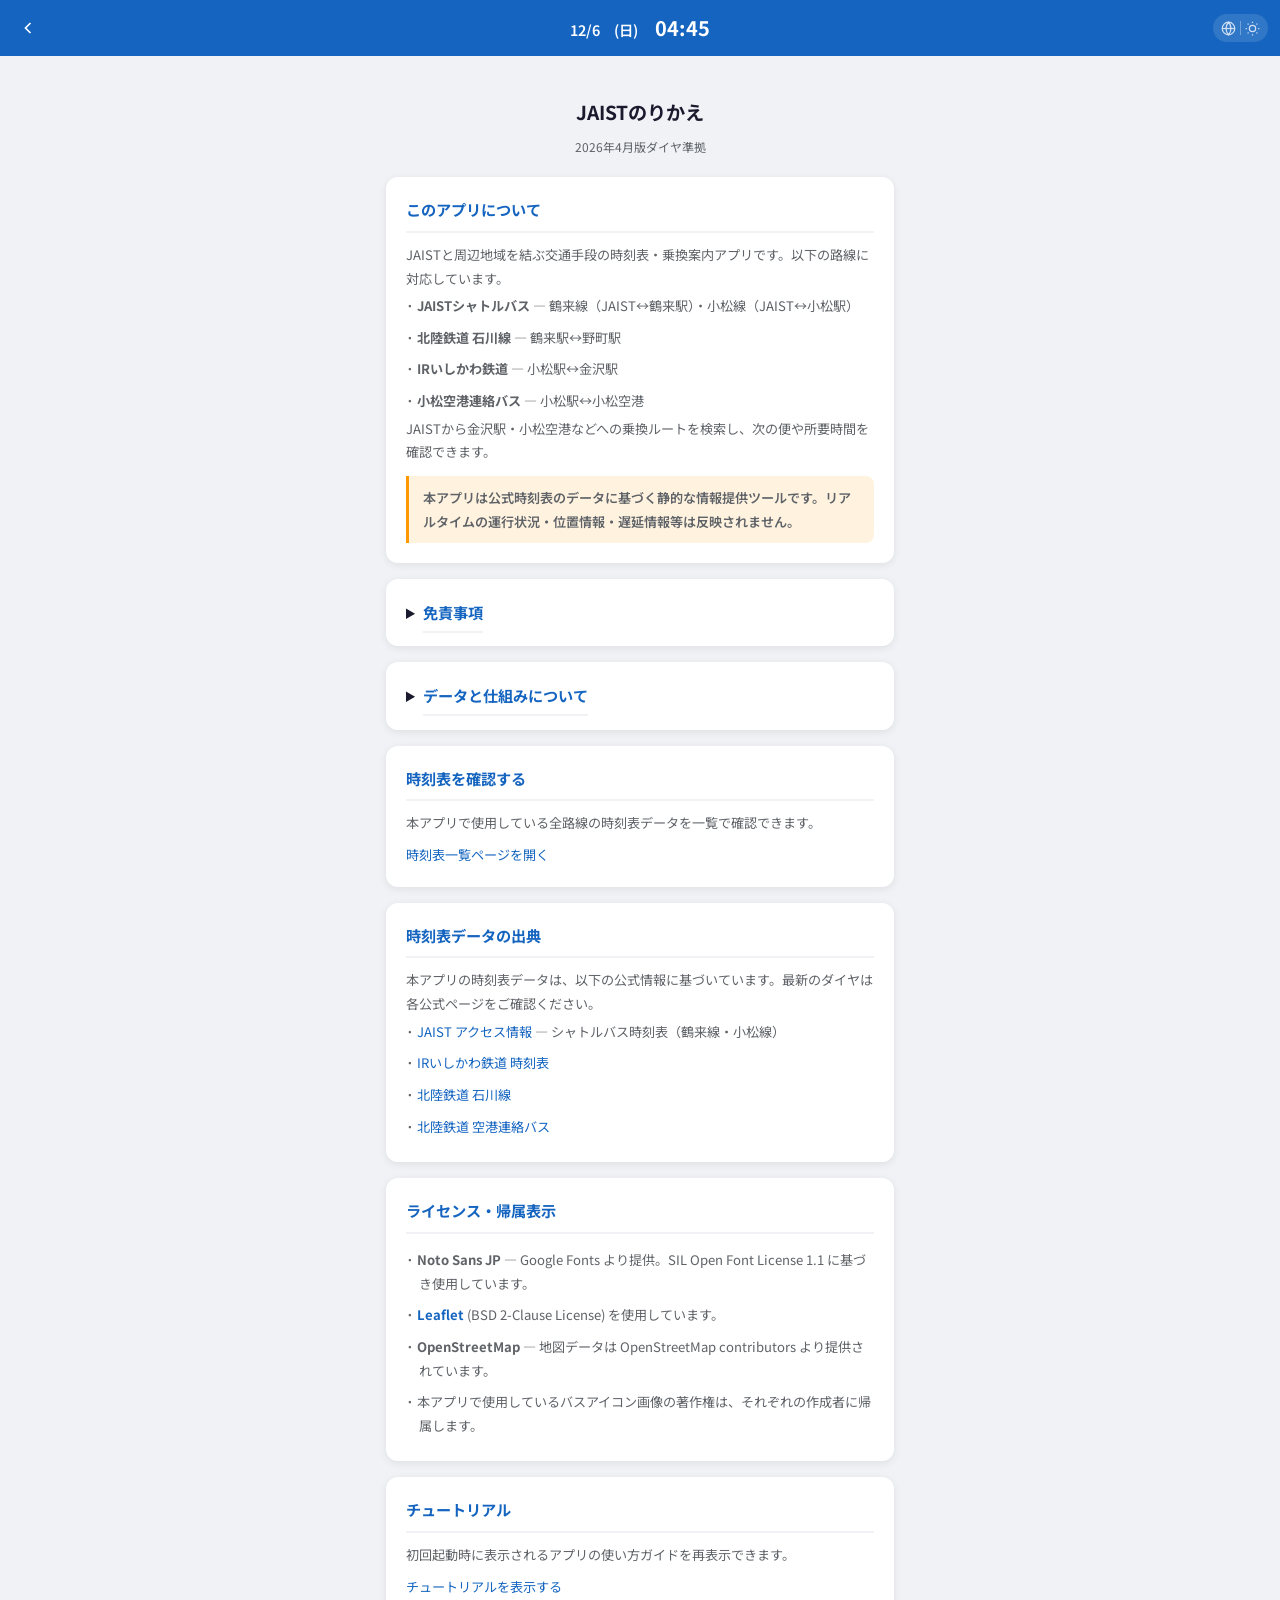
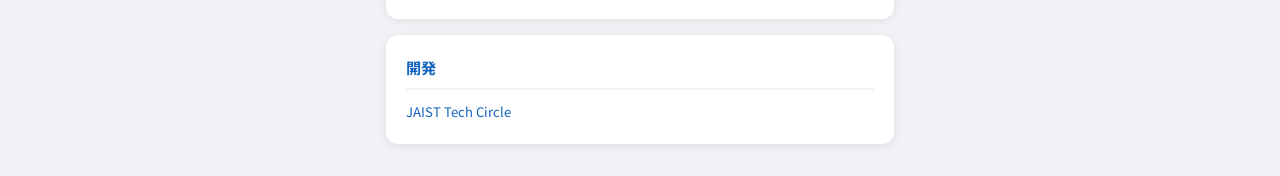
==== public/about.html @ f0adf4e5 "UI調整，チュートリアル画面追加" ====
<!DOCTYPE html>
<html lang="ja" data-i18n-title="about.title">
<head>
<meta charset="UTF-8">
<meta name="viewport" content="width=device-width, initial-scale=1.0">
<title>このアプリについて - JAISTのりかえ</title>
<link rel="icon" type="image/png" href="favicon.png">
<link rel="preconnect" href="https://fonts.googleapis.com">
<link href="https://fonts.googleapis.com/css2?family=Noto+Sans+JP:wght@400;500;600;700&display=swap" rel="stylesheet">
<style>
*,*::before,*::after{box-sizing:border-box;margin:0;padding:0}
:root{
  --primary:#1565C0;
  --bg:#F0F2F5;
  --card:#FFFFFF;
  --text:#1A1A2E;
  --text-secondary:#5F6368;
  --border:#E0E0E0;
  --shadow:0 2px 8px rgba(0,0,0,0.08);
  --radius:12px;
  --header-height:56px;
}
html{font-size:16px}
body{
  font-family:'Noto Sans JP',sans-serif;
  background:var(--bg);
  color:var(--text);
  line-height:1.7;
  min-height:100dvh;
}
button{font-family:inherit;border:none;cursor:pointer;background:none}
header{
  height:var(--header-height);
  background:var(--primary);
  color:#fff;
  display:flex;
  align-items:center;
  padding:0 12px;
  position:sticky;
  top:0;
  z-index:10;
}
.header-side{display:flex;align-items:center;gap:6px;flex:1}
.header-right{justify-content:flex-end}
.header-center{
  display:flex;align-items:baseline;gap:4px;
  font-size:0.9rem;font-weight:600;
  font-variant-numeric:tabular-nums;
  flex-shrink:0;white-space:nowrap;
}
.header-center .header-time{font-size:1.25rem;font-weight:700;margin-left:4px}
.header-center #header-dow{display:inline-block;width:3em;text-align:center}
.back-btn{
  display:flex;align-items:center;justify-content:center;
  width:32px;height:32px;border-radius:50%;transition:background 0.2s;
  color:#fff;text-decoration:none;
}
.back-btn:hover{background:rgba(255,255,255,0.15)}
.back-btn svg{width:20px;height:20px}
.settings-dropdown{position:relative;flex-shrink:0}
.settings-dropdown-btn{
  color:#fff;opacity:0.8;background:rgba(255,255,255,0.15);
  padding:4px 8px;border-radius:14px;display:flex;align-items:center;gap:4px;
  height:28px;transition:opacity 0.2s,background 0.2s;cursor:pointer;
}
.settings-dropdown-btn:hover{opacity:1;background:rgba(255,255,255,0.3)}
.settings-dropdown.open .settings-dropdown-btn{opacity:1;background:rgba(255,255,255,0.3)}
.settings-sep{width:1px;height:14px;background:rgba(255,255,255,0.4);flex-shrink:0}
.settings-icon-moon{display:none}
[data-theme="dark"] .settings-icon-sun{display:none}
[data-theme="dark"] .settings-icon-moon{display:block}
.settings-backdrop{display:none;position:fixed;inset:0;z-index:1050}
.settings-dropdown.open .settings-backdrop{display:block}
.settings-dropdown-menu{
  display:none;position:absolute;top:calc(100% + 8px);right:0;
  background:var(--card);border-radius:12px;box-shadow:0 4px 20px rgba(0,0,0,0.18);
  min-width:160px;z-index:1100;padding:6px 0;animation:settingsDropIn 0.15s ease;
}
.settings-dropdown.open .settings-dropdown-menu{display:block}
@keyframes settingsDropIn{from{opacity:0;transform:translateY(-4px)}to{opacity:1;transform:translateY(0)}}
.settings-group{padding:4px 0}
.settings-group+.settings-group{border-top:1px solid var(--border)}
.settings-group-label{padding:6px 14px 2px;font-size:0.7rem;font-weight:700;color:var(--text-light,#9AA0A6);text-transform:uppercase;letter-spacing:0.5px}
.settings-option{display:flex;align-items:center;gap:8px;width:100%;padding:9px 14px;font-size:0.82rem;font-weight:500;color:var(--text);background:none;cursor:pointer;transition:background 0.12s}
.settings-option:hover{background:var(--bg)}
.settings-check{width:18px;font-size:0.85rem;font-weight:700;color:var(--primary);visibility:hidden;flex-shrink:0}
.settings-option.active .settings-check{visibility:visible}
.settings-option-sub{font-weight:400;color:var(--text-secondary);font-size:0.75rem;margin-left:2px}
.content{max-width:540px;margin:0 auto;padding:16px}
.card{
  background:var(--card);border-radius:var(--radius);
  box-shadow:var(--shadow);padding:20px;margin-bottom:16px;
}
.card h2{
  font-size:0.95rem;font-weight:700;color:var(--primary);
  margin-bottom:10px;padding-bottom:8px;border-bottom:2px solid var(--bg);
}
.card p,.card li{font-size:0.82rem;color:var(--text-secondary);line-height:1.8}
.card ul{list-style:none;padding:0}
.card li{padding:4px 0;padding-left:1em;text-indent:-1em}
.card li::before{content:"\00B7\0020";font-weight:700}
.card a{color:var(--primary);text-decoration:none}
.card a:hover{text-decoration:underline}
.app-name{text-align:center;padding:24px 0 8px;font-size:1.2rem;font-weight:700;color:var(--text)}
.app-version{text-align:center;font-size:0.75rem;color:var(--text-secondary);margin-bottom:20px}
.warn{
  background:#FFF8E1;border-left:3px solid #FFB300;
  padding:12px 16px;border-radius:0 var(--radius) var(--radius) 0;margin-bottom:16px;
}
.warn p{font-size:0.82rem;color:#5D4037;line-height:1.8}
.warn strong{color:#E65100}
.static-notice{
  margin-top:12px;padding:10px 14px;
  background:#FFF3E0;border-left:3px solid #FF9800;
  border-radius:0 8px 8px 0;
  font-size:0.82rem;font-weight:600;color:#E65100;line-height:1.7;
}
[data-theme="dark"] .static-notice{background:#332B00;color:#FFB300;border-left-color:#FFB300}

/* Dark theme */
[data-theme="dark"]{
  --primary:#64B5F6;--bg:#121212;--card:#1E1E1E;
  --text:#E0E0E0;--text-secondary:#9E9E9E;--border:#333;
  --shadow:0 2px 8px rgba(0,0,0,0.3);
}
[data-theme="dark"] header{background:#1A237E}
[data-theme="dark"] .warn{background:#332B00;border-left-color:#FFB300}
[data-theme="dark"] .warn p{color:#FFD54F}
[data-theme="dark"] .warn strong{color:#FFB300}
[data-theme="dark"] details summary h2{color:var(--primary-light,#42A5F5)}
</style>
<script>
(function(){
  var s = localStorage.getItem('theme');
  if (s) document.documentElement.setAttribute('data-theme', s);
  var l = localStorage.getItem('lang');
  if (l) document.documentElement.setAttribute('lang', l);
})();
</script>
</head>
<body>
<header>
  <div class="header-side header-left">
    <a href="index.html" class="back-btn" data-i18n-aria="header.back" aria-label="戻る">
      <svg viewBox="0 0 24 24" fill="none" stroke="currentColor" stroke-width="2"><path d="M15 18l-6-6 6-6"/></svg>
    </a>
  </div>
  <div class="header-center">
    <span id="header-date">--/--</span>
    <span id="header-dow">(-)</span>
    <span class="header-time" id="header-time">--:--</span>
  </div>
  <div class="header-side header-right">
    <div class="settings-dropdown" id="settings-dropdown">
      <div class="settings-backdrop" id="settings-backdrop"></div>
      <button class="settings-dropdown-btn" id="settings-dropdown-btn" aria-label="設定">
        <svg class="settings-icon-lang" viewBox="0 0 24 24" width="15" height="15" fill="none" stroke="currentColor" stroke-width="2"><circle cx="12" cy="12" r="10"/><line x1="2" y1="12" x2="22" y2="12"/><path d="M12 2a15.3 15.3 0 014 10 15.3 15.3 0 01-4 10 15.3 15.3 0 01-4-10 15.3 15.3 0 014-10z"/></svg>
        <span class="settings-sep"></span>
        <svg class="settings-icon-sun" viewBox="0 0 24 24" width="15" height="15" fill="none" stroke="currentColor" stroke-width="2"><circle cx="12" cy="12" r="5"/><path d="M12 1v2M12 21v2M4.22 4.22l1.42 1.42M18.36 18.36l1.42 1.42M1 12h2M21 12h2M4.22 19.78l1.42-1.42M18.36 5.64l1.42-1.42"/></svg>
        <svg class="settings-icon-moon" viewBox="0 0 24 24" width="15" height="15" fill="none" stroke="currentColor" stroke-width="2"><path d="M21 12.79A9 9 0 1 1 11.21 3 7 7 0 0 0 21 12.79z"/></svg>
      </button>
      <div class="settings-dropdown-menu" id="settings-dropdown-menu">
        <div class="settings-group">
          <div class="settings-group-label" data-i18n="settings.language">言語</div>
          <button class="settings-option" data-setting="lang" data-value="ja"><span class="settings-check">✓</span>JA <span class="settings-option-sub">日本語</span></button>
          <button class="settings-option" data-setting="lang" data-value="en"><span class="settings-check">✓</span>EN <span class="settings-option-sub">English</span></button>
        </div>
        <div class="settings-group">
          <div class="settings-group-label" data-i18n="settings.theme">テーマ</div>
          <button class="settings-option" data-setting="theme" data-value="light"><span class="settings-check">✓</span><span data-i18n="settings.light">ライト</span></button>
          <button class="settings-option" data-setting="theme" data-value="dark"><span class="settings-check">✓</span><span data-i18n="settings.dark">ダーク</span></button>
        </div>
      </div>
    </div>
  </div>
</header>

<div class="content">
  <div class="app-name" data-i18n="about.appName">JAISTのりかえ</div>
  <div class="app-version" data-i18n="about.appVersion">2026年4月版ダイヤ準拠</div>

  <div class="card">
    <h2 data-i18n="about.aboutHeading">このアプリについて</h2>
    <p data-i18n="about.aboutText">JAISTと周辺地域を結ぶ交通手段の時刻表・乗換案内アプリです。以下の路線に対応しています。</p>
    <ul>
      <li><strong data-i18n="about.route.shuttle">JAISTシャトルバス</strong> — <span data-i18n="about.route.shuttleDesc">鶴来線（JAIST↔鶴来駅）・小松線（JAIST↔小松駅）</span></li>
      <li><strong data-i18n="about.route.ishikawa">北陸鉄道 石川線</strong> — <span data-i18n="about.route.ishikawaDesc">鶴来駅↔野町駅</span></li>
      <li><strong data-i18n="about.route.ir">IRいしかわ鉄道</strong> — <span data-i18n="about.route.irDesc">小松駅↔金沢駅</span></li>
      <li><strong data-i18n="about.route.limo">小松空港連絡バス</strong> — <span data-i18n="about.route.limoDesc">小松駅↔小松空港</span></li>
    </ul>
    <p data-i18n="about.aboutFooter">JAISTから金沢駅・小松空港などへの乗換ルートを検索し、次の便や所要時間を確認できます。</p>
    <p class="static-notice" data-i18n="about.staticNotice">本アプリは公式時刻表のデータに基づく静的な情報提供ツールです。リアルタイムの運行状況・位置情報・遅延情報等は反映されません。</p>
  </div>

  <details class="card">
    <summary><h2 style="display:inline;cursor:pointer" data-i18n="about.disclaimerHeading">免責事項</h2></summary>
    <ul>
      <li data-i18n="about.disclaimer.1">本アプリはJAISTおよび各交通機関（IRいしかわ鉄道・北陸鉄道等）の公式サービスではありません。学生サークルが独自に開発した非公式の情報提供ツールです。</li>
      <li data-i18n="about.disclaimer.2">時刻表データや経路情報には誤りが含まれる可能性があります。内容の正確性・最新性を保証するものではありません。</li>
      <li data-i18n="about.disclaimer.3">本アプリの利用により生じたいかなる損害（乗り遅れ等を含む）についても、開発者は責任を負いかねます。</li>
      <li data-i18n="about.disclaimer.4">正確な運行情報については、各交通機関の公式サイトにてご確認ください。</li>
    </ul>
  </details>

  <details class="card">
    <summary><h2 style="display:inline;cursor:pointer" data-i18n="about.techHeading">データと仕組みについて</h2></summary>
    <ul>
      <li data-i18n="about.tech.static">本アプリは独自のサーバーを持たず、ユーザーデータの収集や送信は行っていません（フォント・地図等の外部サービスとの最低限の通信を除く）。</li>
      <li data-i18n="about.tech.timetable">時刻表データは各交通機関の公式時刻表PDFからプログラムで自動抽出して生成しています。リアルタイムの運行状況・遅延情報等は反映されません。</li>
      <li data-i18n="about.tech.validity">時刻表データには有効期間があり、ダイヤ改正により内容が変わる場合があります。最新のダイヤは各交通機関の公式サイトをご確認ください。</li>
      <li data-i18n="about.tech.airport">小松空港→小松駅の発車時刻は、航空便到着の約15分後・所要約12分として算出した推定値です。</li>
      <li data-i18n="about.tech.transfer">乗換検索では乗換駅ごとに設定された乗換時間（1〜5分）を用いて計算しています。実際の乗換には余裕をもって移動することをお勧めします。</li>
      <li data-i18n="about.tech.latestConn">乗換がある経路では、乗換駅での待ち時間が最も短くなるよう、できるだけ遅い便を選んで表示しています。余裕をもって早めの便に乗ることもご検討ください。</li>
      <li data-i18n="about.tech.map">マップ上の経路やバス停・駅の位置は推測に基づいており、正確な位置を保証するものではありません。</li>
      <li data-i18n="about.tech.storage">お気に入りルートや表示設定（テーマ・言語）はお使いのブラウザに保存されます。ブラウザのサイトデータを削除した場合やプライベートモードでは保存されません。</li>
    </ul>
  </details>

  <div class="card">
    <h2 data-i18n="about.timetableHeading">時刻表を確認する</h2>
    <p data-i18n="about.timetableText">本アプリで使用している全路線の時刻表データを一覧で確認できます。</p>
    <p style="margin-top:8px"><a href="timetable.html" data-i18n="about.timetableLink">時刻表一覧ページを開く</a></p>
  </div>

  <div class="card">
    <h2 data-i18n="about.sourceHeading">時刻表データの出典</h2>
    <p data-i18n="about.sourceText">本アプリの時刻表データは、以下の公式情報に基づいています。最新のダイヤは各公式ページをご確認ください。</p>
    <ul>
      <li><a href="https://www.jaist.ac.jp/top/access/" target="_blank" rel="noopener" data-i18n="about.source.jaist">JAIST アクセス情報</a> — <span data-i18n="about.source.jaistDesc">シャトルバス時刻表（鶴来線・小松線）</span></li>
      <li><a href="https://www.ishikawa-railway.jp/timetable/" target="_blank" rel="noopener" data-i18n="about.source.ir">IRいしかわ鉄道 時刻表</a></li>
      <li><a href="https://www.hokutetsu.co.jp/railway/ishikawasen/" target="_blank" rel="noopener" data-i18n="about.source.hokutetsu">北陸鉄道 石川線</a></li>
      <li><a href="https://www.hokutetsu.co.jp/airport-bus#station_airport" target="_blank" rel="noopener" data-i18n="about.source.limo">北陸鉄道 空港連絡バス</a></li>
    </ul>
  </div>

  <div class="card">
    <h2 data-i18n="about.licenseHeading">ライセンス・帰属表示</h2>
    <ul>
      <li><strong>Noto Sans JP</strong> — <span data-i18n="about.license.noto">Google Fonts より提供。SIL Open Font License 1.1 に基づき使用しています。</span></li>
      <li><strong><a href="https://leafletjs.com/" target="_blank" rel="noopener">Leaflet</a></strong> (BSD 2-Clause License) <span data-i18n="about.license.leaflet">を使用しています。</span></li>
      <li><strong>OpenStreetMap</strong> — <span data-i18n="about.license.osm">地図データは OpenStreetMap contributors より提供されています。</span></li>
      <li><span data-i18n="about.license.busIcon">本アプリで使用しているバスアイコン画像の著作権は、それぞれの作成者に帰属します。</span></li>
    </ul>
  </div>

  <div class="card">
    <h2 data-i18n="about.tutorialHeading">チュートリアル</h2>
    <p data-i18n="about.tutorialText">初回起動時に表示されるアプリの使い方ガイドを再表示できます。</p>
    <p style="margin-top:8px"><a href="index.html?tutorial=1" data-i18n="about.tutorialLink">チュートリアルを表示する</a></p>
  </div>

  <div class="card">
    <h2 data-i18n="about.devHeading">開発</h2>
    <p><a href="https://www.jaist.ac.jp/misc/circles/tech/" target="_blank" rel="noopener">JAIST Tech Circle</a></p>
  </div>
</div>

<script src="js/i18n.js"></script>
<script>
function updateClock() {
  var n = new Date();
  var h = String(n.getHours()).padStart(2,'0');
  var m = String(n.getMinutes()).padStart(2,'0');
  document.getElementById('header-time').textContent = h + ':' + m;
}
function refreshUI() {
  applyStaticTranslations();
}
initSettingsDropdown();
applyStaticTranslations();
updateClock();
setInterval(updateClock, 10000);
</script>
</body>
</html>
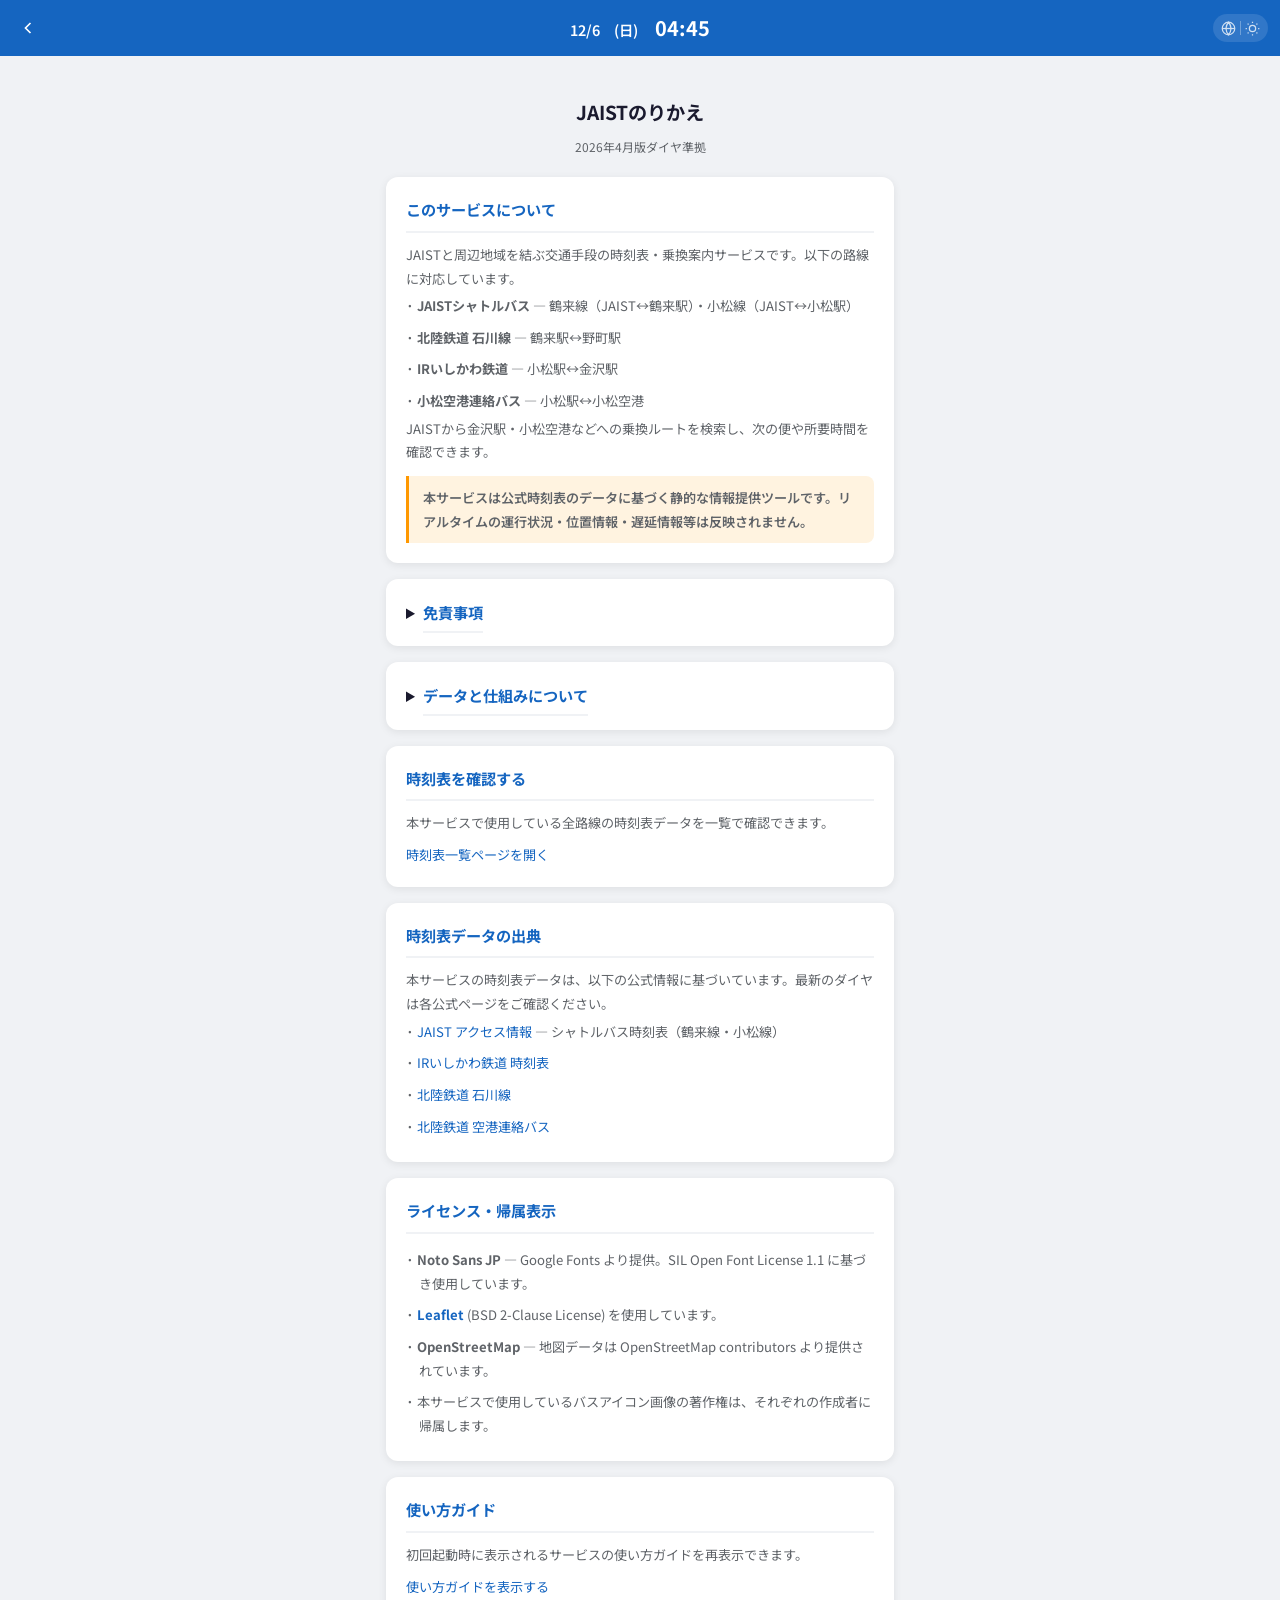
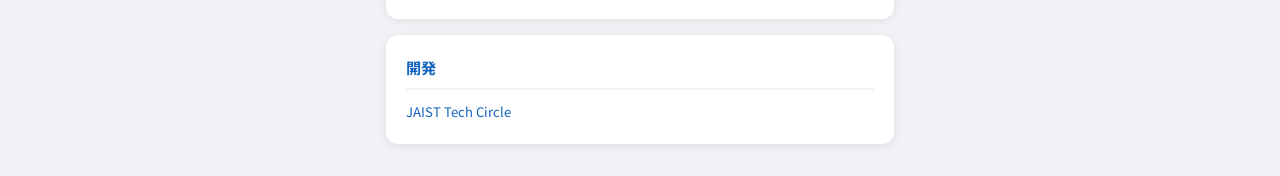
==== commit 86ef5651: "小松バスの注意書き追加，マップのバグ修正" ====
--- a/public/about.html
+++ b/public/about.html
@@ -3,7 +3,7 @@
 <head>
 <meta charset="UTF-8">
 <meta name="viewport" content="width=device-width, initial-scale=1.0">
-<title>このアプリについて - JAISTのりかえ</title>
+<title>このサービスについて - JAISTのりかえ</title>
 <link rel="icon" type="image/png" href="favicon.png">
 <link rel="preconnect" href="https://fonts.googleapis.com">
 <link href="https://fonts.googleapis.com/css2?family=Noto+Sans+JP:wght@400;500;600;700&display=swap" rel="stylesheet">
@@ -180,8 +180,8 @@
   <div class="app-version" data-i18n="about.appVersion">2026年4月版ダイヤ準拠</div>
 
   <div class="card">
-    <h2 data-i18n="about.aboutHeading">このアプリについて</h2>
-    <p data-i18n="about.aboutText">JAISTと周辺地域を結ぶ交通手段の時刻表・乗換案内アプリです。以下の路線に対応しています。</p>
+    <h2 data-i18n="about.aboutHeading">このサービスについて</h2>
+    <p data-i18n="about.aboutText">JAISTと周辺地域を結ぶ交通手段の時刻表・乗換案内サービスです。以下の路線に対応しています。</p>
     <ul>
       <li><strong data-i18n="about.route.shuttle">JAISTシャトルバス</strong> — <span data-i18n="about.route.shuttleDesc">鶴来線（JAIST↔鶴来駅）・小松線（JAIST↔小松駅）</span></li>
       <li><strong data-i18n="about.route.ishikawa">北陸鉄道 石川線</strong> — <span data-i18n="about.route.ishikawaDesc">鶴来駅↔野町駅</span></li>
@@ -189,15 +189,15 @@
       <li><strong data-i18n="about.route.limo">小松空港連絡バス</strong> — <span data-i18n="about.route.limoDesc">小松駅↔小松空港</span></li>
     </ul>
     <p data-i18n="about.aboutFooter">JAISTから金沢駅・小松空港などへの乗換ルートを検索し、次の便や所要時間を確認できます。</p>
-    <p class="static-notice" data-i18n="about.staticNotice">本アプリは公式時刻表のデータに基づく静的な情報提供ツールです。リアルタイムの運行状況・位置情報・遅延情報等は反映されません。</p>
+    <p class="static-notice" data-i18n="about.staticNotice">本サービスは公式時刻表のデータに基づく静的な情報提供ツールです。リアルタイムの運行状況・位置情報・遅延情報等は反映されません。</p>
   </div>
 
   <details class="card">
     <summary><h2 style="display:inline;cursor:pointer" data-i18n="about.disclaimerHeading">免責事項</h2></summary>
     <ul>
-      <li data-i18n="about.disclaimer.1">本アプリはJAISTおよび各交通機関（IRいしかわ鉄道・北陸鉄道等）の公式サービスではありません。学生サークルが独自に開発した非公式の情報提供ツールです。</li>
+      <li data-i18n="about.disclaimer.1">本サービスはJAISTおよび各交通機関（IRいしかわ鉄道・北陸鉄道等）の公式サービスではありません。学生サークルが独自に開発した非公式の情報提供ツールです。</li>
       <li data-i18n="about.disclaimer.2">時刻表データや経路情報には誤りが含まれる可能性があります。内容の正確性・最新性を保証するものではありません。</li>
-      <li data-i18n="about.disclaimer.3">本アプリの利用により生じたいかなる損害（乗り遅れ等を含む）についても、開発者は責任を負いかねます。</li>
+      <li data-i18n="about.disclaimer.3">本サービスの利用により生じたいかなる損害（乗り遅れ等を含む）についても、開発者は責任を負いかねます。</li>
       <li data-i18n="about.disclaimer.4">正確な運行情報については、各交通機関の公式サイトにてご確認ください。</li>
     </ul>
   </details>
@@ -205,7 +205,7 @@
   <details class="card">
     <summary><h2 style="display:inline;cursor:pointer" data-i18n="about.techHeading">データと仕組みについて</h2></summary>
     <ul>
-      <li data-i18n="about.tech.static">本アプリは独自のサーバーを持たず、ユーザーデータの収集や送信は行っていません（フォント・地図等の外部サービスとの最低限の通信を除く）。</li>
+      <li data-i18n="about.tech.static">本サービスは独自のサーバーを持たず、ユーザーデータの収集や送信は行っていません（フォント・地図等の外部サービスとの最低限の通信を除く）。</li>
       <li data-i18n="about.tech.timetable">時刻表データは各交通機関の公式時刻表PDFからプログラムで自動抽出して生成しています。リアルタイムの運行状況・遅延情報等は反映されません。</li>
       <li data-i18n="about.tech.validity">時刻表データには有効期間があり、ダイヤ改正により内容が変わる場合があります。最新のダイヤは各交通機関の公式サイトをご確認ください。</li>
       <li data-i18n="about.tech.airport">小松空港→小松駅の発車時刻は、航空便到着の約15分後・所要約12分として算出した推定値です。</li>
@@ -218,13 +218,13 @@
 
   <div class="card">
     <h2 data-i18n="about.timetableHeading">時刻表を確認する</h2>
-    <p data-i18n="about.timetableText">本アプリで使用している全路線の時刻表データを一覧で確認できます。</p>
+    <p data-i18n="about.timetableText">本サービスで使用している全路線の時刻表データを一覧で確認できます。</p>
     <p style="margin-top:8px"><a href="timetable.html" data-i18n="about.timetableLink">時刻表一覧ページを開く</a></p>
   </div>
 
   <div class="card">
     <h2 data-i18n="about.sourceHeading">時刻表データの出典</h2>
-    <p data-i18n="about.sourceText">本アプリの時刻表データは、以下の公式情報に基づいています。最新のダイヤは各公式ページをご確認ください。</p>
+    <p data-i18n="about.sourceText">本サービスの時刻表データは、以下の公式情報に基づいています。最新のダイヤは各公式ページをご確認ください。</p>
     <ul>
       <li><a href="https://www.jaist.ac.jp/top/access/" target="_blank" rel="noopener" data-i18n="about.source.jaist">JAIST アクセス情報</a> — <span data-i18n="about.source.jaistDesc">シャトルバス時刻表（鶴来線・小松線）</span></li>
       <li><a href="https://www.ishikawa-railway.jp/timetable/" target="_blank" rel="noopener" data-i18n="about.source.ir">IRいしかわ鉄道 時刻表</a></li>
@@ -239,14 +239,14 @@
       <li><strong>Noto Sans JP</strong> — <span data-i18n="about.license.noto">Google Fonts より提供。SIL Open Font License 1.1 に基づき使用しています。</span></li>
       <li><strong><a href="https://leafletjs.com/" target="_blank" rel="noopener">Leaflet</a></strong> (BSD 2-Clause License) <span data-i18n="about.license.leaflet">を使用しています。</span></li>
       <li><strong>OpenStreetMap</strong> — <span data-i18n="about.license.osm">地図データは OpenStreetMap contributors より提供されています。</span></li>
-      <li><span data-i18n="about.license.busIcon">本アプリで使用しているバスアイコン画像の著作権は、それぞれの作成者に帰属します。</span></li>
-    </ul>
-  </div>
-
-  <div class="card">
-    <h2 data-i18n="about.tutorialHeading">チュートリアル</h2>
-    <p data-i18n="about.tutorialText">初回起動時に表示されるアプリの使い方ガイドを再表示できます。</p>
-    <p style="margin-top:8px"><a href="index.html?tutorial=1" data-i18n="about.tutorialLink">チュートリアルを表示する</a></p>
+      <li><span data-i18n="about.license.busIcon">本サービスで使用しているバスアイコン画像の著作権は、それぞれの作成者に帰属します。</span></li>
+    </ul>
+  </div>
+
+  <div class="card">
+    <h2 data-i18n="about.tutorialHeading">使い方ガイド</h2>
+    <p data-i18n="about.tutorialText">初回起動時に表示されるサービスの使い方ガイドを再表示できます。</p>
+    <p style="margin-top:8px"><a href="index.html?tutorial=1" data-i18n="about.tutorialLink">使い方ガイドを表示する</a></p>
   </div>
 
   <div class="card">
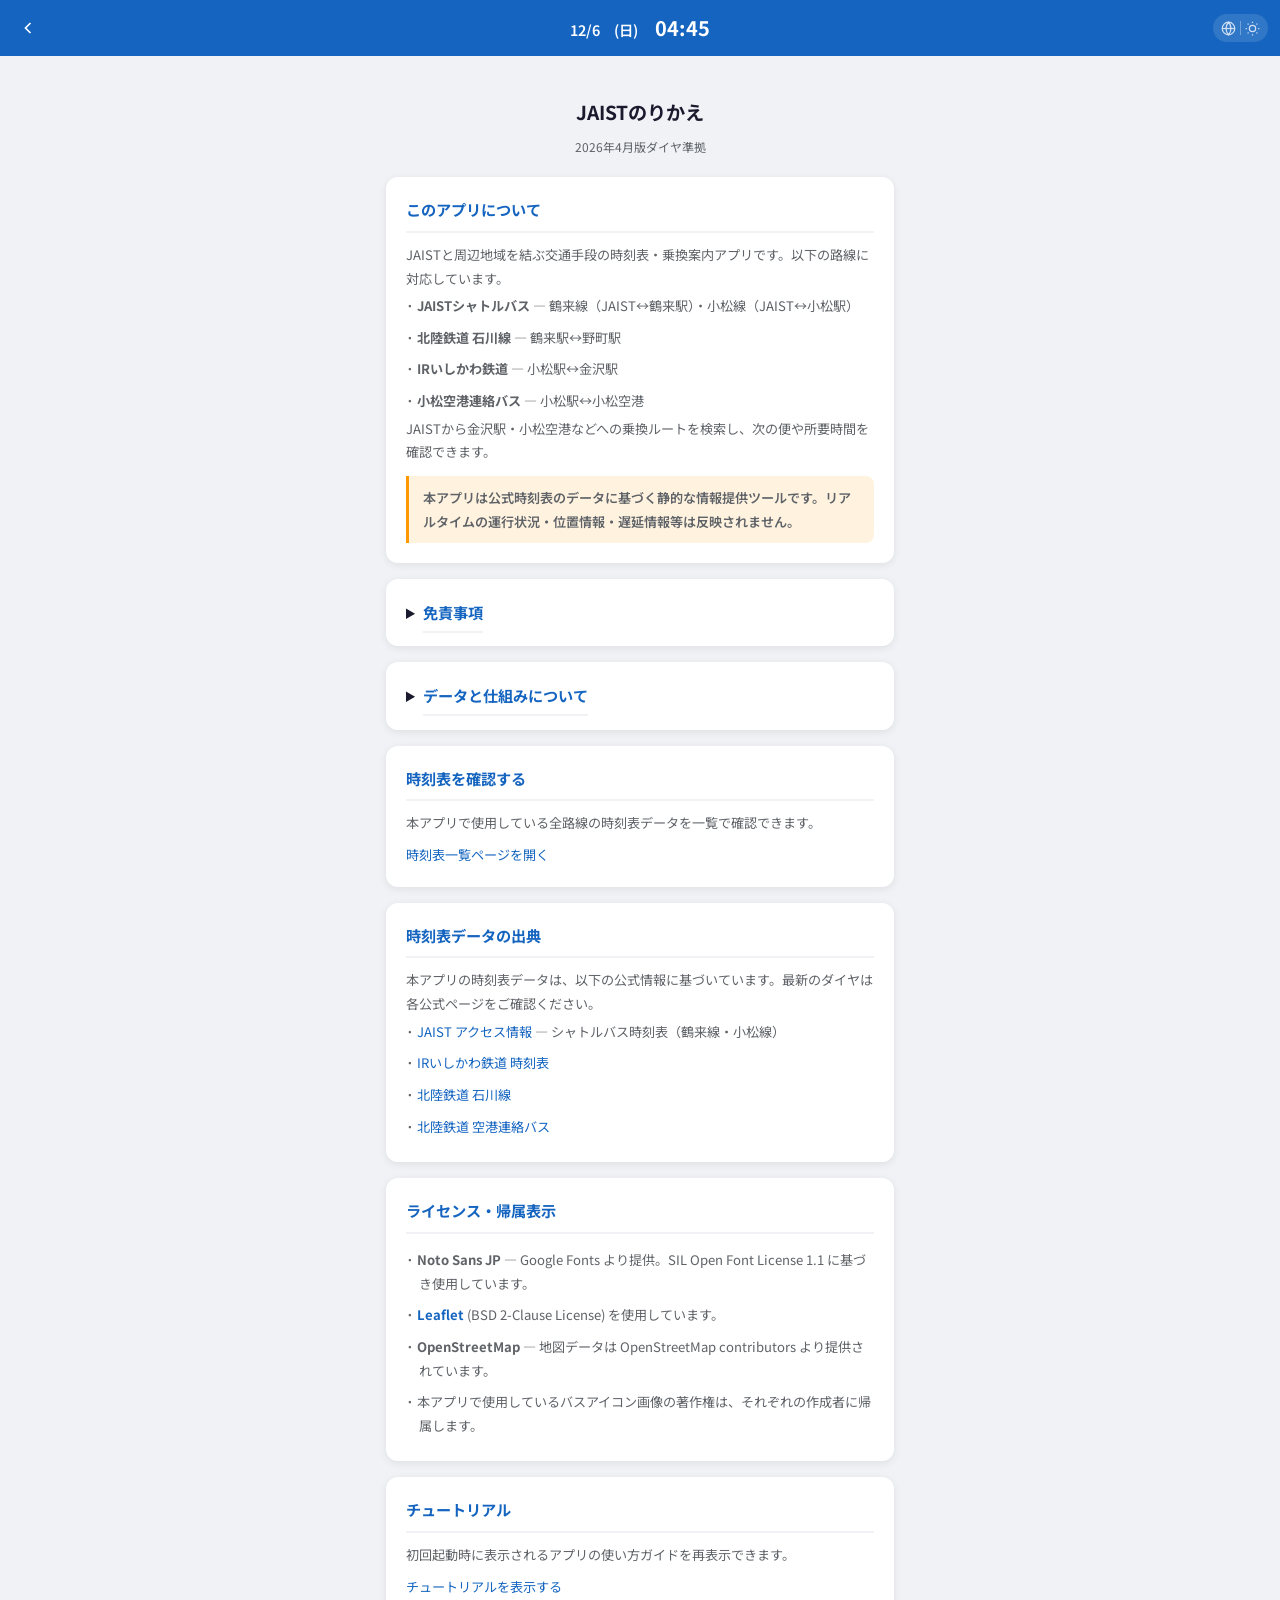
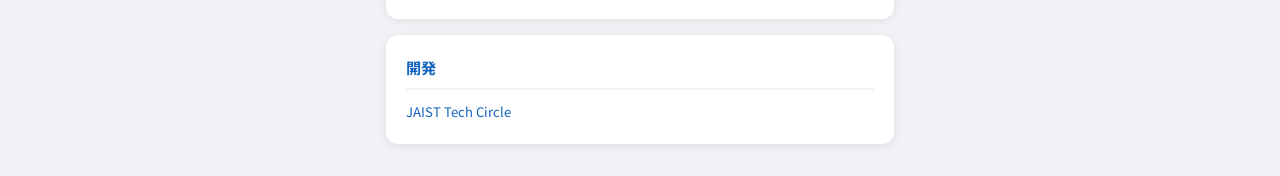
==== commit 4831c689: "Merge remote-tracking branch 'origin/main' into dev" ====
--- a/public/about.html
+++ b/public/about.html
@@ -3,7 +3,7 @@
 <head>
 <meta charset="UTF-8">
 <meta name="viewport" content="width=device-width, initial-scale=1.0">
-<title>このサービスについて - JAISTのりかえ</title>
+<title>このアプリについて - JAISTのりかえ</title>
 <link rel="icon" type="image/png" href="favicon.png">
 <link rel="preconnect" href="https://fonts.googleapis.com">
 <link href="https://fonts.googleapis.com/css2?family=Noto+Sans+JP:wght@400;500;600;700&display=swap" rel="stylesheet">
@@ -180,8 +180,8 @@
   <div class="app-version" data-i18n="about.appVersion">2026年4月版ダイヤ準拠</div>
 
   <div class="card">
-    <h2 data-i18n="about.aboutHeading">このサービスについて</h2>
-    <p data-i18n="about.aboutText">JAISTと周辺地域を結ぶ交通手段の時刻表・乗換案内サービスです。以下の路線に対応しています。</p>
+    <h2 data-i18n="about.aboutHeading">このアプリについて</h2>
+    <p data-i18n="about.aboutText">JAISTと周辺地域を結ぶ交通手段の時刻表・乗換案内アプリです。以下の路線に対応しています。</p>
     <ul>
       <li><strong data-i18n="about.route.shuttle">JAISTシャトルバス</strong> — <span data-i18n="about.route.shuttleDesc">鶴来線（JAIST↔鶴来駅）・小松線（JAIST↔小松駅）</span></li>
       <li><strong data-i18n="about.route.ishikawa">北陸鉄道 石川線</strong> — <span data-i18n="about.route.ishikawaDesc">鶴来駅↔野町駅</span></li>
@@ -189,15 +189,15 @@
       <li><strong data-i18n="about.route.limo">小松空港連絡バス</strong> — <span data-i18n="about.route.limoDesc">小松駅↔小松空港</span></li>
     </ul>
     <p data-i18n="about.aboutFooter">JAISTから金沢駅・小松空港などへの乗換ルートを検索し、次の便や所要時間を確認できます。</p>
-    <p class="static-notice" data-i18n="about.staticNotice">本サービスは公式時刻表のデータに基づく静的な情報提供ツールです。リアルタイムの運行状況・位置情報・遅延情報等は反映されません。</p>
+    <p class="static-notice" data-i18n="about.staticNotice">本アプリは公式時刻表のデータに基づく静的な情報提供ツールです。リアルタイムの運行状況・位置情報・遅延情報等は反映されません。</p>
   </div>
 
   <details class="card">
     <summary><h2 style="display:inline;cursor:pointer" data-i18n="about.disclaimerHeading">免責事項</h2></summary>
     <ul>
-      <li data-i18n="about.disclaimer.1">本サービスはJAISTおよび各交通機関（IRいしかわ鉄道・北陸鉄道等）の公式サービスではありません。学生サークルが独自に開発した非公式の情報提供ツールです。</li>
+      <li data-i18n="about.disclaimer.1">本アプリはJAISTおよび各交通機関（IRいしかわ鉄道・北陸鉄道等）の公式サービスではありません。学生サークルが独自に開発した非公式の情報提供ツールです。</li>
       <li data-i18n="about.disclaimer.2">時刻表データや経路情報には誤りが含まれる可能性があります。内容の正確性・最新性を保証するものではありません。</li>
-      <li data-i18n="about.disclaimer.3">本サービスの利用により生じたいかなる損害（乗り遅れ等を含む）についても、開発者は責任を負いかねます。</li>
+      <li data-i18n="about.disclaimer.3">本アプリの利用により生じたいかなる損害（乗り遅れ等を含む）についても、開発者は責任を負いかねます。</li>
       <li data-i18n="about.disclaimer.4">正確な運行情報については、各交通機関の公式サイトにてご確認ください。</li>
     </ul>
   </details>
@@ -205,7 +205,7 @@
   <details class="card">
     <summary><h2 style="display:inline;cursor:pointer" data-i18n="about.techHeading">データと仕組みについて</h2></summary>
     <ul>
-      <li data-i18n="about.tech.static">本サービスは独自のサーバーを持たず、ユーザーデータの収集や送信は行っていません（フォント・地図等の外部サービスとの最低限の通信を除く）。</li>
+      <li data-i18n="about.tech.static">本アプリは独自のサーバーを持たず、ユーザーデータの収集や送信は行っていません（フォント・地図等の外部サービスとの最低限の通信を除く）。</li>
       <li data-i18n="about.tech.timetable">時刻表データは各交通機関の公式時刻表PDFからプログラムで自動抽出して生成しています。リアルタイムの運行状況・遅延情報等は反映されません。</li>
       <li data-i18n="about.tech.validity">時刻表データには有効期間があり、ダイヤ改正により内容が変わる場合があります。最新のダイヤは各交通機関の公式サイトをご確認ください。</li>
       <li data-i18n="about.tech.airport">小松空港→小松駅の発車時刻は、航空便到着の約15分後・所要約12分として算出した推定値です。</li>
@@ -218,13 +218,13 @@
 
   <div class="card">
     <h2 data-i18n="about.timetableHeading">時刻表を確認する</h2>
-    <p data-i18n="about.timetableText">本サービスで使用している全路線の時刻表データを一覧で確認できます。</p>
+    <p data-i18n="about.timetableText">本アプリで使用している全路線の時刻表データを一覧で確認できます。</p>
     <p style="margin-top:8px"><a href="timetable.html" data-i18n="about.timetableLink">時刻表一覧ページを開く</a></p>
   </div>
 
   <div class="card">
     <h2 data-i18n="about.sourceHeading">時刻表データの出典</h2>
-    <p data-i18n="about.sourceText">本サービスの時刻表データは、以下の公式情報に基づいています。最新のダイヤは各公式ページをご確認ください。</p>
+    <p data-i18n="about.sourceText">本アプリの時刻表データは、以下の公式情報に基づいています。最新のダイヤは各公式ページをご確認ください。</p>
     <ul>
       <li><a href="https://www.jaist.ac.jp/top/access/" target="_blank" rel="noopener" data-i18n="about.source.jaist">JAIST アクセス情報</a> — <span data-i18n="about.source.jaistDesc">シャトルバス時刻表（鶴来線・小松線）</span></li>
       <li><a href="https://www.ishikawa-railway.jp/timetable/" target="_blank" rel="noopener" data-i18n="about.source.ir">IRいしかわ鉄道 時刻表</a></li>
@@ -239,14 +239,14 @@
       <li><strong>Noto Sans JP</strong> — <span data-i18n="about.license.noto">Google Fonts より提供。SIL Open Font License 1.1 に基づき使用しています。</span></li>
       <li><strong><a href="https://leafletjs.com/" target="_blank" rel="noopener">Leaflet</a></strong> (BSD 2-Clause License) <span data-i18n="about.license.leaflet">を使用しています。</span></li>
       <li><strong>OpenStreetMap</strong> — <span data-i18n="about.license.osm">地図データは OpenStreetMap contributors より提供されています。</span></li>
-      <li><span data-i18n="about.license.busIcon">本サービスで使用しているバスアイコン画像の著作権は、それぞれの作成者に帰属します。</span></li>
-    </ul>
-  </div>
-
-  <div class="card">
-    <h2 data-i18n="about.tutorialHeading">使い方ガイド</h2>
-    <p data-i18n="about.tutorialText">初回起動時に表示されるサービスの使い方ガイドを再表示できます。</p>
-    <p style="margin-top:8px"><a href="index.html?tutorial=1" data-i18n="about.tutorialLink">使い方ガイドを表示する</a></p>
+      <li><span data-i18n="about.license.busIcon">本アプリで使用しているバスアイコン画像の著作権は、それぞれの作成者に帰属します。</span></li>
+    </ul>
+  </div>
+
+  <div class="card">
+    <h2 data-i18n="about.tutorialHeading">チュートリアル</h2>
+    <p data-i18n="about.tutorialText">初回起動時に表示されるアプリの使い方ガイドを再表示できます。</p>
+    <p style="margin-top:8px"><a href="index.html?tutorial=1" data-i18n="about.tutorialLink">チュートリアルを表示する</a></p>
   </div>
 
   <div class="card">
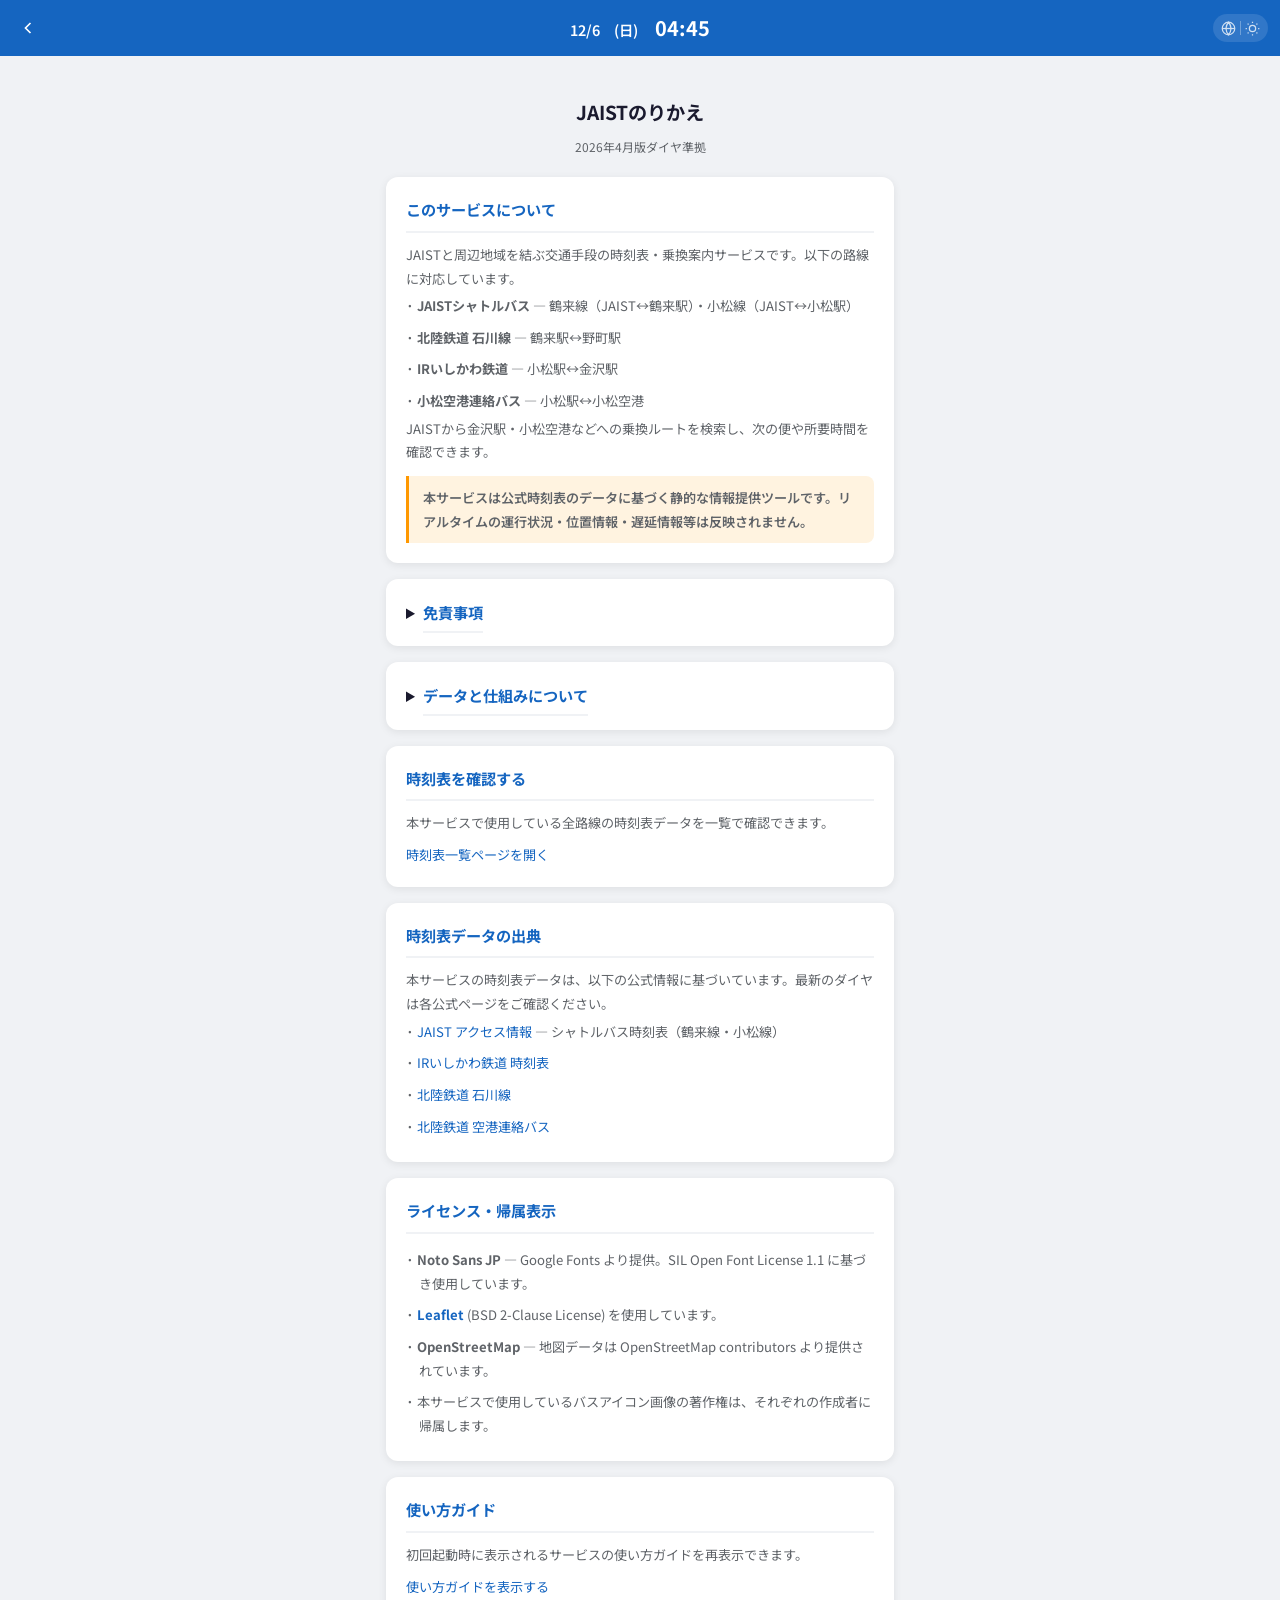
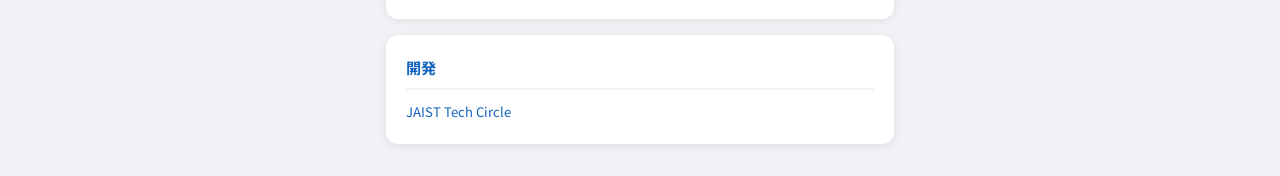
==== commit 8f19cef5: "最新コードに同期" ====
--- a/public/about.html
+++ b/public/about.html
@@ -3,7 +3,7 @@
 <head>
 <meta charset="UTF-8">
 <meta name="viewport" content="width=device-width, initial-scale=1.0">
-<title>このアプリについて - JAISTのりかえ</title>
+<title>このサービスについて - JAISTのりかえ</title>
 <link rel="icon" type="image/png" href="favicon.png">
 <link rel="preconnect" href="https://fonts.googleapis.com">
 <link href="https://fonts.googleapis.com/css2?family=Noto+Sans+JP:wght@400;500;600;700&display=swap" rel="stylesheet">
@@ -180,8 +180,8 @@
   <div class="app-version" data-i18n="about.appVersion">2026年4月版ダイヤ準拠</div>
 
   <div class="card">
-    <h2 data-i18n="about.aboutHeading">このアプリについて</h2>
-    <p data-i18n="about.aboutText">JAISTと周辺地域を結ぶ交通手段の時刻表・乗換案内アプリです。以下の路線に対応しています。</p>
+    <h2 data-i18n="about.aboutHeading">このサービスについて</h2>
+    <p data-i18n="about.aboutText">JAISTと周辺地域を結ぶ交通手段の時刻表・乗換案内サービスです。以下の路線に対応しています。</p>
     <ul>
       <li><strong data-i18n="about.route.shuttle">JAISTシャトルバス</strong> — <span data-i18n="about.route.shuttleDesc">鶴来線（JAIST↔鶴来駅）・小松線（JAIST↔小松駅）</span></li>
       <li><strong data-i18n="about.route.ishikawa">北陸鉄道 石川線</strong> — <span data-i18n="about.route.ishikawaDesc">鶴来駅↔野町駅</span></li>
@@ -189,15 +189,15 @@
       <li><strong data-i18n="about.route.limo">小松空港連絡バス</strong> — <span data-i18n="about.route.limoDesc">小松駅↔小松空港</span></li>
     </ul>
     <p data-i18n="about.aboutFooter">JAISTから金沢駅・小松空港などへの乗換ルートを検索し、次の便や所要時間を確認できます。</p>
-    <p class="static-notice" data-i18n="about.staticNotice">本アプリは公式時刻表のデータに基づく静的な情報提供ツールです。リアルタイムの運行状況・位置情報・遅延情報等は反映されません。</p>
+    <p class="static-notice" data-i18n="about.staticNotice">本サービスは公式時刻表のデータに基づく静的な情報提供ツールです。リアルタイムの運行状況・位置情報・遅延情報等は反映されません。</p>
   </div>
 
   <details class="card">
     <summary><h2 style="display:inline;cursor:pointer" data-i18n="about.disclaimerHeading">免責事項</h2></summary>
     <ul>
-      <li data-i18n="about.disclaimer.1">本アプリはJAISTおよび各交通機関（IRいしかわ鉄道・北陸鉄道等）の公式サービスではありません。学生サークルが独自に開発した非公式の情報提供ツールです。</li>
+      <li data-i18n="about.disclaimer.1">本サービスはJAISTおよび各交通機関（IRいしかわ鉄道・北陸鉄道等）の公式サービスではありません。学生サークルが独自に開発した非公式の情報提供ツールです。</li>
       <li data-i18n="about.disclaimer.2">時刻表データや経路情報には誤りが含まれる可能性があります。内容の正確性・最新性を保証するものではありません。</li>
-      <li data-i18n="about.disclaimer.3">本アプリの利用により生じたいかなる損害（乗り遅れ等を含む）についても、開発者は責任を負いかねます。</li>
+      <li data-i18n="about.disclaimer.3">本サービスの利用により生じたいかなる損害（乗り遅れ等を含む）についても、開発者は責任を負いかねます。</li>
       <li data-i18n="about.disclaimer.4">正確な運行情報については、各交通機関の公式サイトにてご確認ください。</li>
     </ul>
   </details>
@@ -205,7 +205,7 @@
   <details class="card">
     <summary><h2 style="display:inline;cursor:pointer" data-i18n="about.techHeading">データと仕組みについて</h2></summary>
     <ul>
-      <li data-i18n="about.tech.static">本アプリは独自のサーバーを持たず、ユーザーデータの収集や送信は行っていません（フォント・地図等の外部サービスとの最低限の通信を除く）。</li>
+      <li data-i18n="about.tech.static">本サービスは独自のサーバーを持たず、ユーザーデータの収集や送信は行っていません（フォント・地図等の外部サービスとの最低限の通信を除く）。</li>
       <li data-i18n="about.tech.timetable">時刻表データは各交通機関の公式時刻表PDFからプログラムで自動抽出して生成しています。リアルタイムの運行状況・遅延情報等は反映されません。</li>
       <li data-i18n="about.tech.validity">時刻表データには有効期間があり、ダイヤ改正により内容が変わる場合があります。最新のダイヤは各交通機関の公式サイトをご確認ください。</li>
       <li data-i18n="about.tech.airport">小松空港→小松駅の発車時刻は、航空便到着の約15分後・所要約12分として算出した推定値です。</li>
@@ -218,13 +218,13 @@
 
   <div class="card">
     <h2 data-i18n="about.timetableHeading">時刻表を確認する</h2>
-    <p data-i18n="about.timetableText">本アプリで使用している全路線の時刻表データを一覧で確認できます。</p>
+    <p data-i18n="about.timetableText">本サービスで使用している全路線の時刻表データを一覧で確認できます。</p>
     <p style="margin-top:8px"><a href="timetable.html" data-i18n="about.timetableLink">時刻表一覧ページを開く</a></p>
   </div>
 
   <div class="card">
     <h2 data-i18n="about.sourceHeading">時刻表データの出典</h2>
-    <p data-i18n="about.sourceText">本アプリの時刻表データは、以下の公式情報に基づいています。最新のダイヤは各公式ページをご確認ください。</p>
+    <p data-i18n="about.sourceText">本サービスの時刻表データは、以下の公式情報に基づいています。最新のダイヤは各公式ページをご確認ください。</p>
     <ul>
       <li><a href="https://www.jaist.ac.jp/top/access/" target="_blank" rel="noopener" data-i18n="about.source.jaist">JAIST アクセス情報</a> — <span data-i18n="about.source.jaistDesc">シャトルバス時刻表（鶴来線・小松線）</span></li>
       <li><a href="https://www.ishikawa-railway.jp/timetable/" target="_blank" rel="noopener" data-i18n="about.source.ir">IRいしかわ鉄道 時刻表</a></li>
@@ -239,14 +239,14 @@
       <li><strong>Noto Sans JP</strong> — <span data-i18n="about.license.noto">Google Fonts より提供。SIL Open Font License 1.1 に基づき使用しています。</span></li>
       <li><strong><a href="https://leafletjs.com/" target="_blank" rel="noopener">Leaflet</a></strong> (BSD 2-Clause License) <span data-i18n="about.license.leaflet">を使用しています。</span></li>
       <li><strong>OpenStreetMap</strong> — <span data-i18n="about.license.osm">地図データは OpenStreetMap contributors より提供されています。</span></li>
-      <li><span data-i18n="about.license.busIcon">本アプリで使用しているバスアイコン画像の著作権は、それぞれの作成者に帰属します。</span></li>
-    </ul>
-  </div>
-
-  <div class="card">
-    <h2 data-i18n="about.tutorialHeading">チュートリアル</h2>
-    <p data-i18n="about.tutorialText">初回起動時に表示されるアプリの使い方ガイドを再表示できます。</p>
-    <p style="margin-top:8px"><a href="index.html?tutorial=1" data-i18n="about.tutorialLink">チュートリアルを表示する</a></p>
+      <li><span data-i18n="about.license.busIcon">本サービスで使用しているバスアイコン画像の著作権は、それぞれの作成者に帰属します。</span></li>
+    </ul>
+  </div>
+
+  <div class="card">
+    <h2 data-i18n="about.tutorialHeading">使い方ガイド</h2>
+    <p data-i18n="about.tutorialText">初回起動時に表示されるサービスの使い方ガイドを再表示できます。</p>
+    <p style="margin-top:8px"><a href="index.html?tutorial=1" data-i18n="about.tutorialLink">使い方ガイドを表示する</a></p>
   </div>
 
   <div class="card">
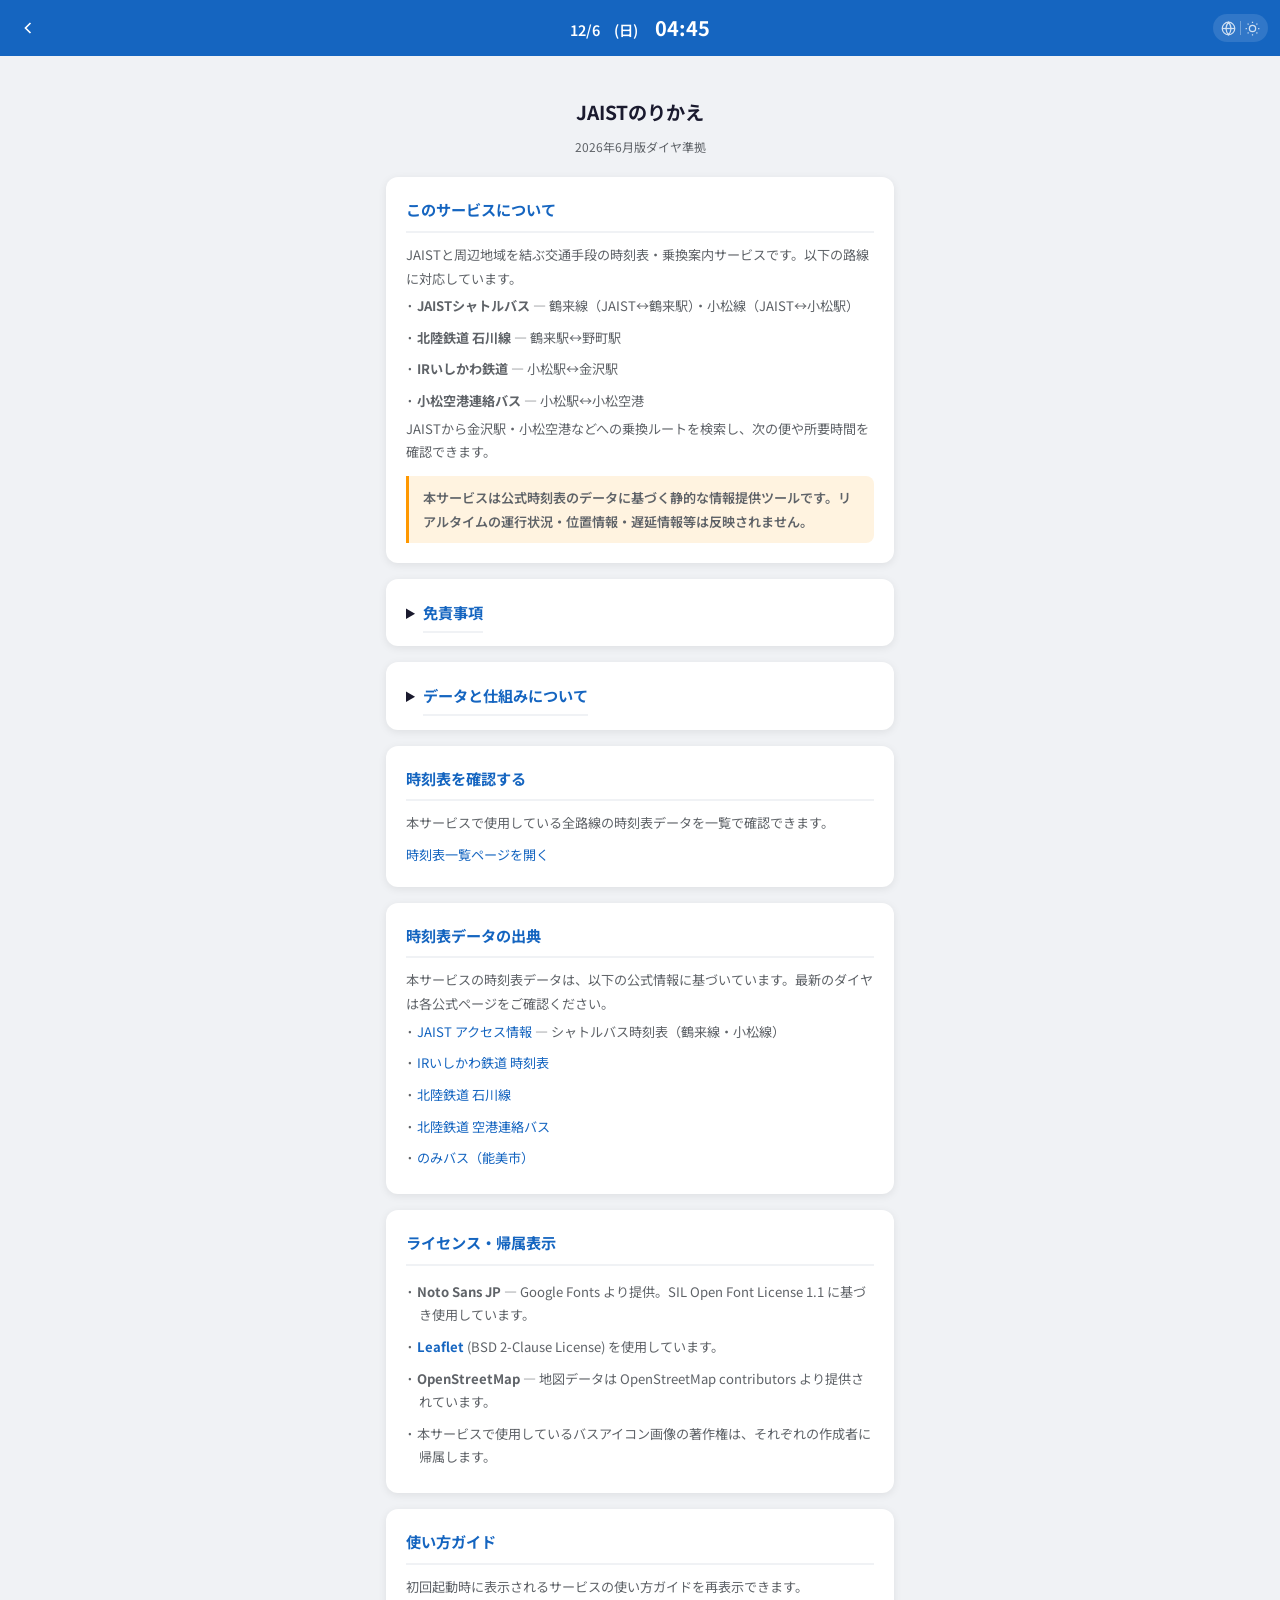
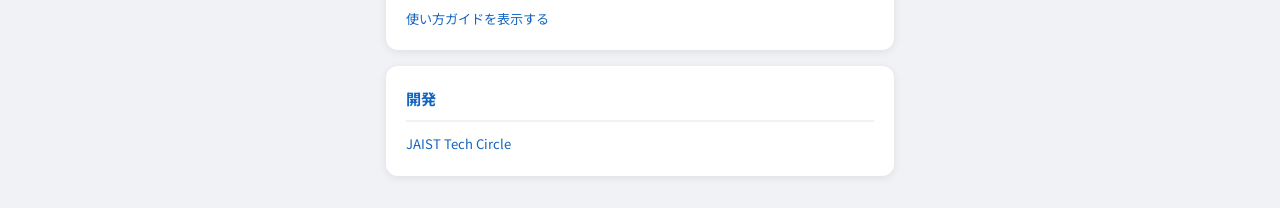
==== commit 98fd4166: "今日から1週間ののりかえ検索結果を閲覧できるように修正 のみバスの時刻表追加" ====
--- a/public/about.html
+++ b/public/about.html
@@ -177,7 +177,7 @@
 
 <div class="content">
   <div class="app-name" data-i18n="about.appName">JAISTのりかえ</div>
-  <div class="app-version" data-i18n="about.appVersion">2026年4月版ダイヤ準拠</div>
+  <div class="app-version" data-i18n="about.appVersion">2026年6月版ダイヤ準拠</div>
 
   <div class="card">
     <h2 data-i18n="about.aboutHeading">このサービスについて</h2>
@@ -230,6 +230,7 @@
       <li><a href="https://www.ishikawa-railway.jp/timetable/" target="_blank" rel="noopener" data-i18n="about.source.ir">IRいしかわ鉄道 時刻表</a></li>
       <li><a href="https://www.hokutetsu.co.jp/railway/ishikawasen/" target="_blank" rel="noopener" data-i18n="about.source.hokutetsu">北陸鉄道 石川線</a></li>
       <li><a href="https://www.hokutetsu.co.jp/airport-bus#station_airport" target="_blank" rel="noopener" data-i18n="about.source.limo">北陸鉄道 空港連絡バス</a></li>
+      <li><a href="https://www.city.nomi.ishikawa.jp/docs/1760.html" target="_blank" rel="noopener" data-i18n="about.source.nomi">のみバス（能美市）</a></li>
     </ul>
   </div>
 
@@ -255,10 +256,11 @@
   </div>
 </div>
 
+<script src="js/debug.js"></script>
 <script src="js/i18n.js"></script>
 <script>
 function updateClock() {
-  var n = new Date();
+  var n = (typeof _getDebugDatetimeNow === 'function' && _getDebugDatetimeNow()) || new Date();
   var h = String(n.getHours()).padStart(2,'0');
   var m = String(n.getMinutes()).padStart(2,'0');
   document.getElementById('header-time').textContent = h + ':' + m;
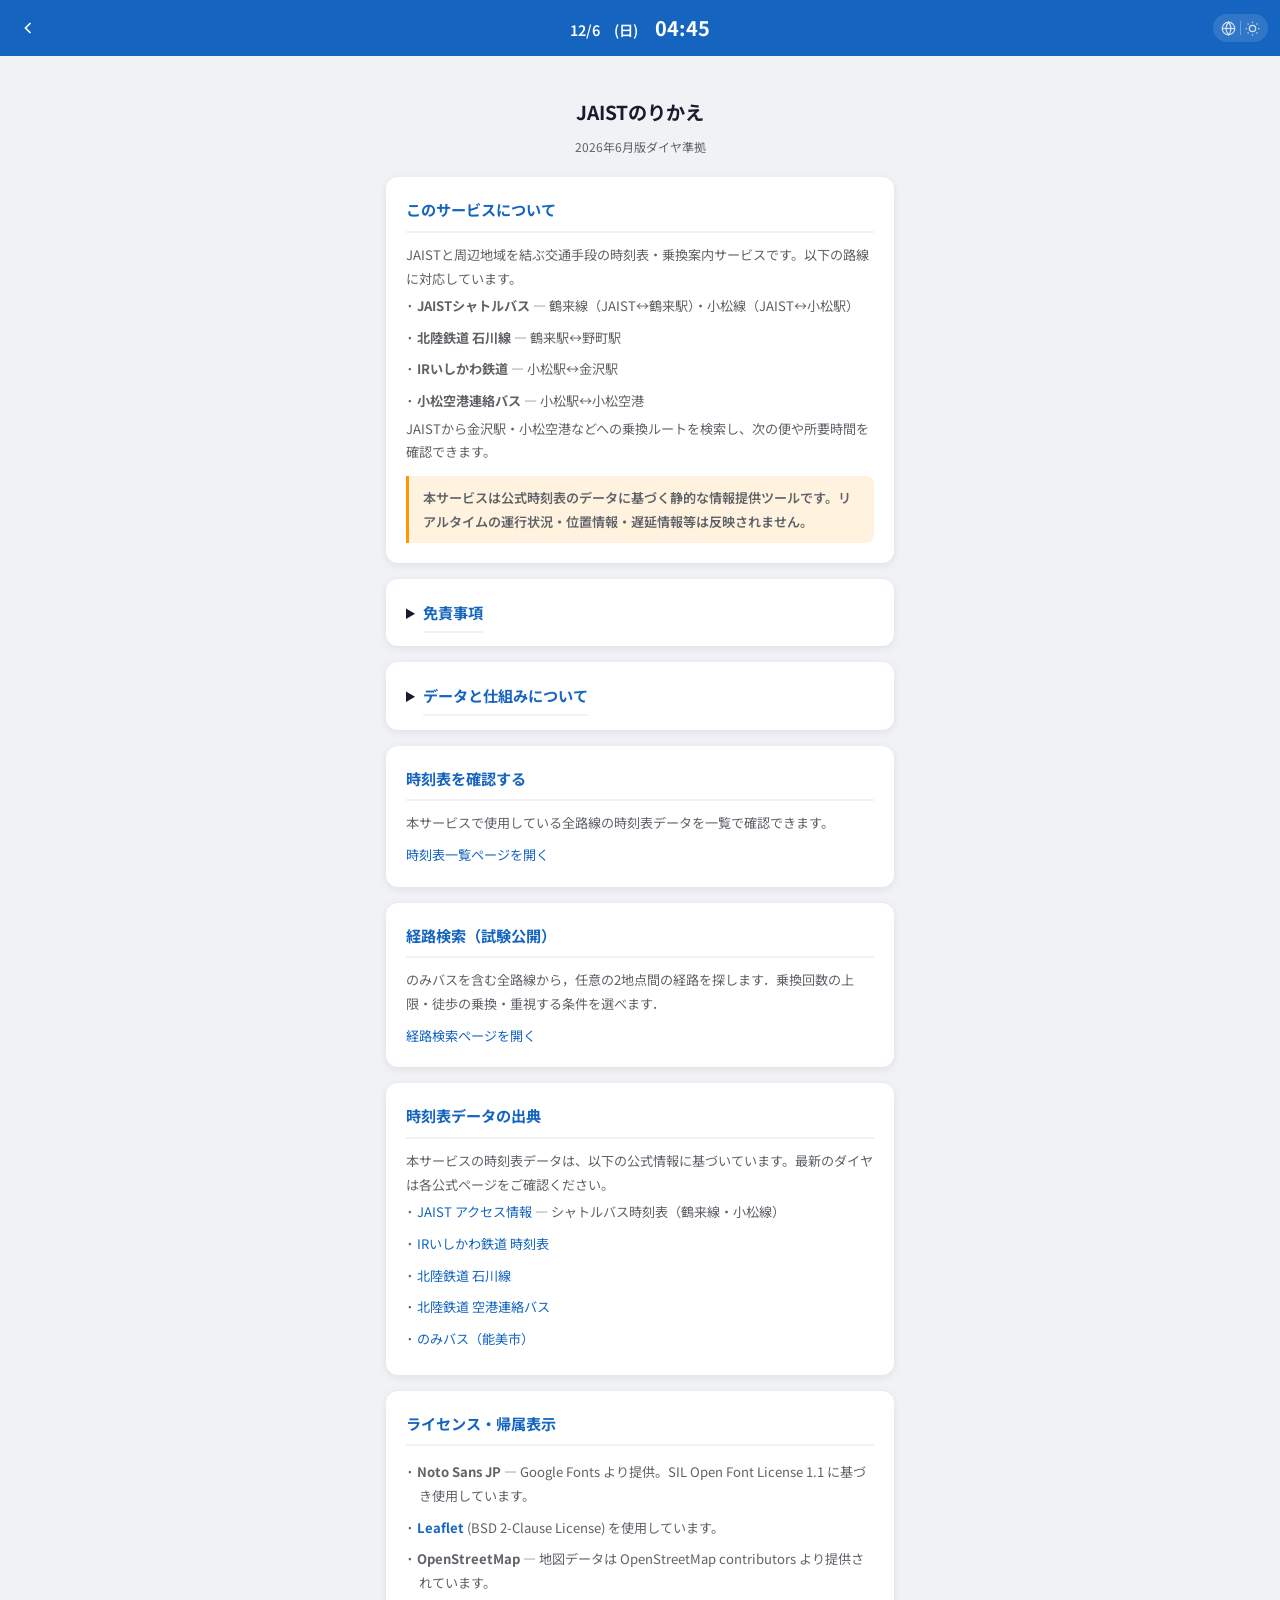
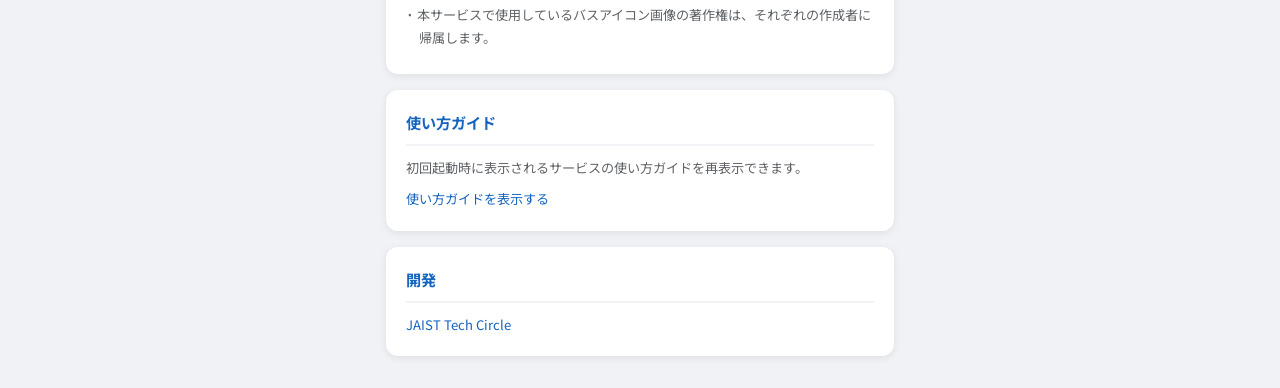
==== commit 9d88ab9e: "のみバスを含む経路探索ページ route.html と探索部 planner.js，直近の選択の記憶を追加 Co-Authored-By: Claude Sonnet 5.5 <noreply@ant" ====
--- a/public/about.html
+++ b/public/about.html
@@ -223,6 +223,12 @@
   </div>
 
   <div class="card">
+    <h2 data-i18n="about.routeHeading">経路検索（試験公開）</h2>
+    <p data-i18n="about.routeText">のみバスを含む全路線から，任意の2地点間の経路を探します．乗換回数の上限・徒歩の乗換・重視する条件を選べます．</p>
+    <p style="margin-top:8px"><a href="route.html" data-i18n="about.routeLink">経路検索ページを開く</a></p>
+  </div>
+
+  <div class="card">
     <h2 data-i18n="about.sourceHeading">時刻表データの出典</h2>
     <p data-i18n="about.sourceText">本サービスの時刻表データは、以下の公式情報に基づいています。最新のダイヤは各公式ページをご確認ください。</p>
     <ul>
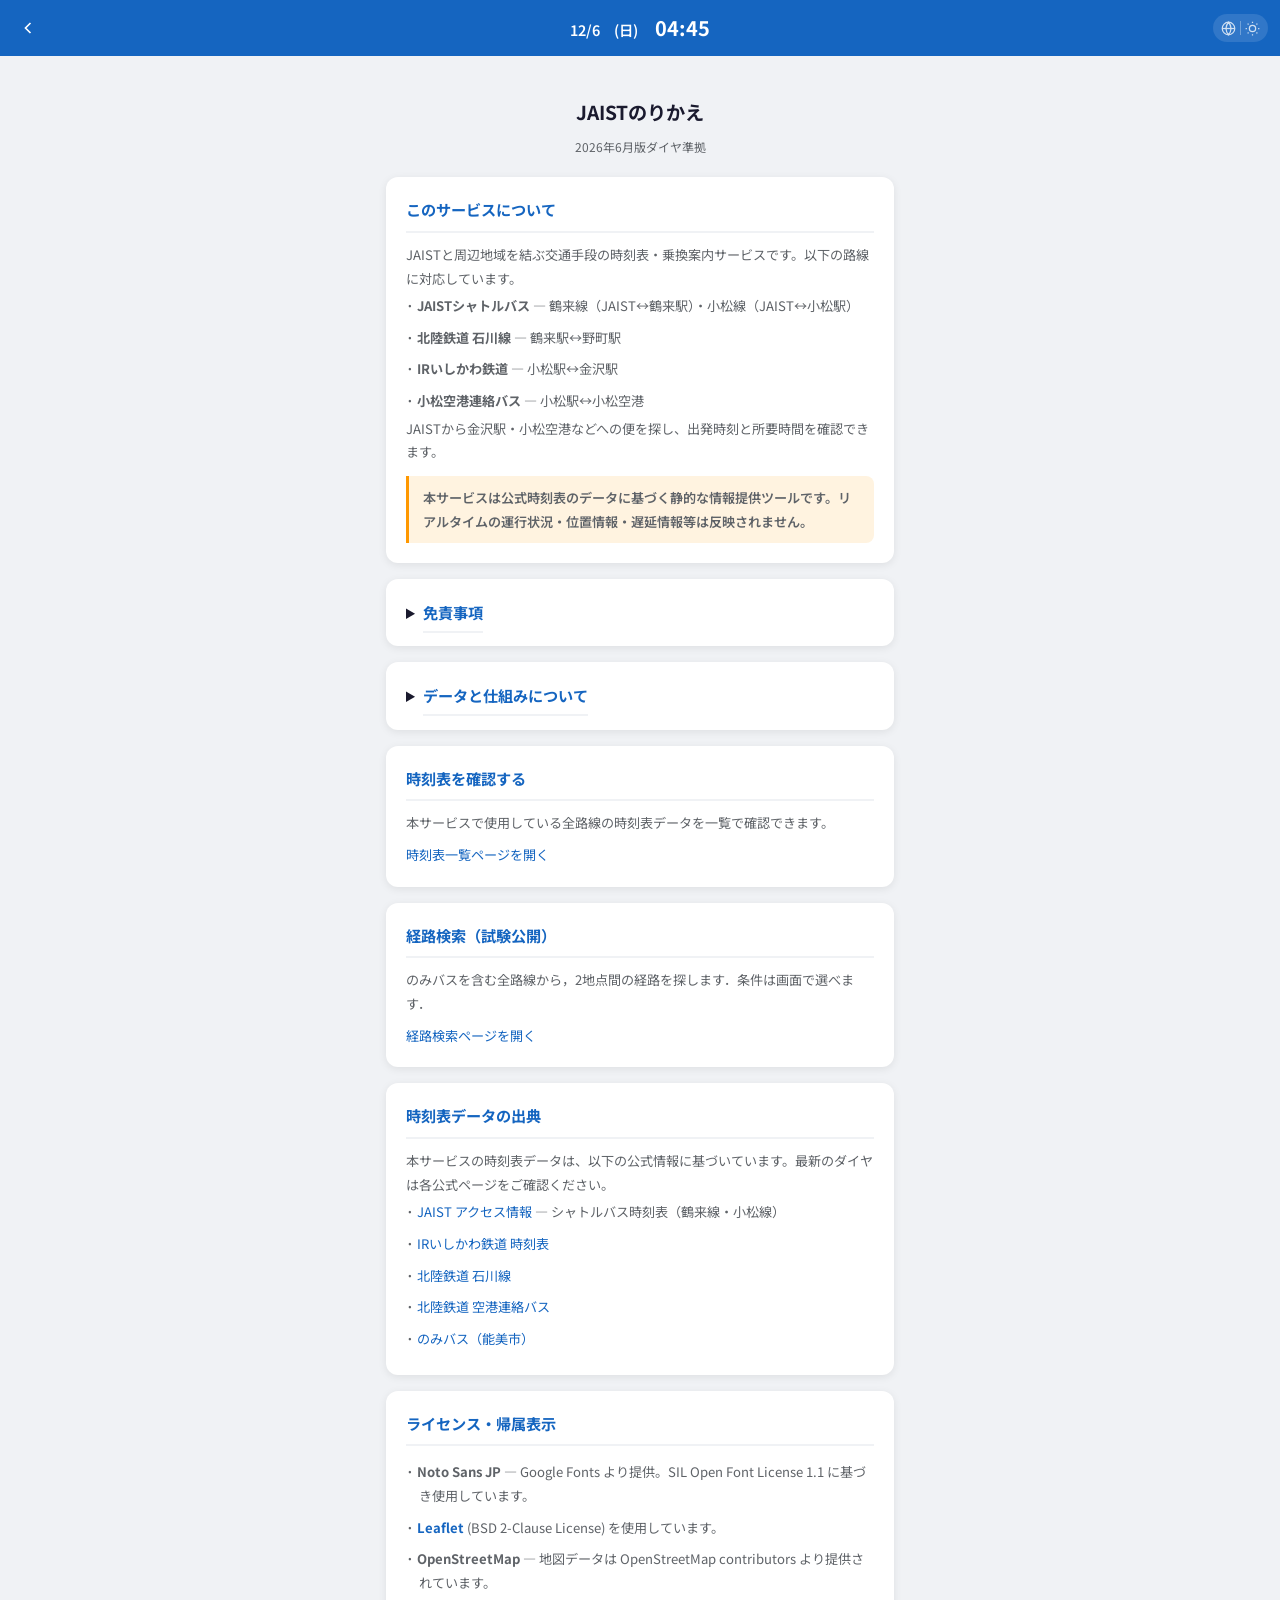
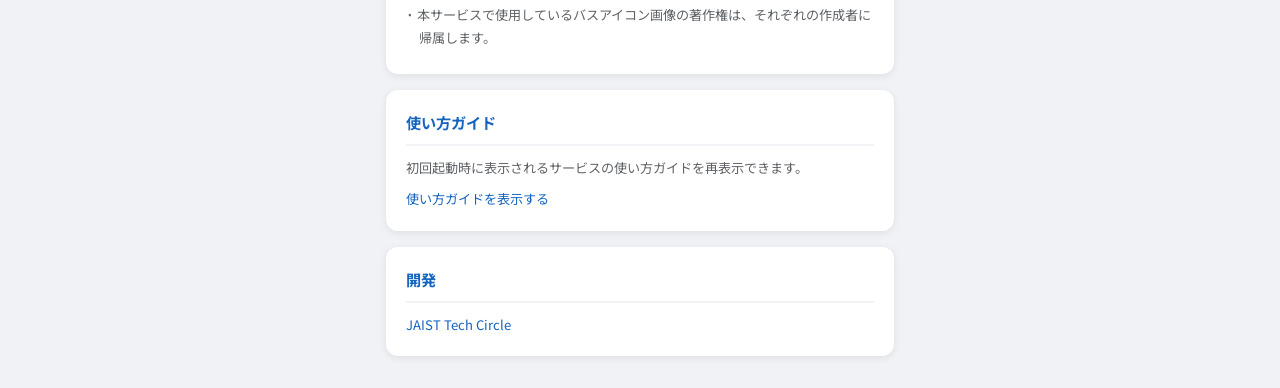
==== commit d716f690: "about の文言を簡潔にし，経路検索の説明を route.html に合わせる Co-Authored-By: Claude Sonnet 5.5 <noreply@anthropic.com>" ====
--- a/public/about.html
+++ b/public/about.html
@@ -188,7 +188,7 @@
       <li><strong data-i18n="about.route.ir">IRいしかわ鉄道</strong> — <span data-i18n="about.route.irDesc">小松駅↔金沢駅</span></li>
       <li><strong data-i18n="about.route.limo">小松空港連絡バス</strong> — <span data-i18n="about.route.limoDesc">小松駅↔小松空港</span></li>
     </ul>
-    <p data-i18n="about.aboutFooter">JAISTから金沢駅・小松空港などへの乗換ルートを検索し、次の便や所要時間を確認できます。</p>
+    <p data-i18n="about.aboutFooter">JAISTから金沢駅・小松空港などへの便を探し、出発時刻と所要時間を確認できます。</p>
     <p class="static-notice" data-i18n="about.staticNotice">本サービスは公式時刻表のデータに基づく静的な情報提供ツールです。リアルタイムの運行状況・位置情報・遅延情報等は反映されません。</p>
   </div>
 
@@ -210,7 +210,7 @@
       <li data-i18n="about.tech.validity">時刻表データには有効期間があり、ダイヤ改正により内容が変わる場合があります。最新のダイヤは各交通機関の公式サイトをご確認ください。</li>
       <li data-i18n="about.tech.airport">小松空港→小松駅の発車時刻は、航空便到着の約15分後・所要約12分として算出した推定値です。</li>
       <li data-i18n="about.tech.transfer">乗換検索では乗換駅ごとに設定された乗換時間（1〜5分）を用いて計算しています。実際の乗換には余裕をもって移動することをお勧めします。</li>
-      <li data-i18n="about.tech.latestConn">乗換がある経路では、乗換駅での待ち時間が最も短くなるよう、できるだけ遅い便を選んで表示しています。余裕をもって早めの便に乗ることもご検討ください。</li>
+      <li data-i18n="about.tech.latestConn">乗換がある経路では、乗換駅での待ち時間が短くなるよう、できるだけ遅い便を表示します。余裕がほしいときは早めの便をお選びください。</li>
       <li data-i18n="about.tech.map">マップ上の経路やバス停・駅の位置は推測に基づいており、正確な位置を保証するものではありません。</li>
       <li data-i18n="about.tech.storage">お気に入りルートや表示設定（テーマ・言語）はお使いのブラウザに保存されます。ブラウザのサイトデータを削除した場合やプライベートモードでは保存されません。</li>
     </ul>
@@ -224,7 +224,7 @@
 
   <div class="card">
     <h2 data-i18n="about.routeHeading">経路検索（試験公開）</h2>
-    <p data-i18n="about.routeText">のみバスを含む全路線から，任意の2地点間の経路を探します．乗換回数の上限・徒歩の乗換・重視する条件を選べます．</p>
+    <p data-i18n="about.routeText">のみバスを含む全路線から，2地点間の経路を探します．条件は画面で選べます．</p>
     <p style="margin-top:8px"><a href="route.html" data-i18n="about.routeLink">経路検索ページを開く</a></p>
   </div>
 
